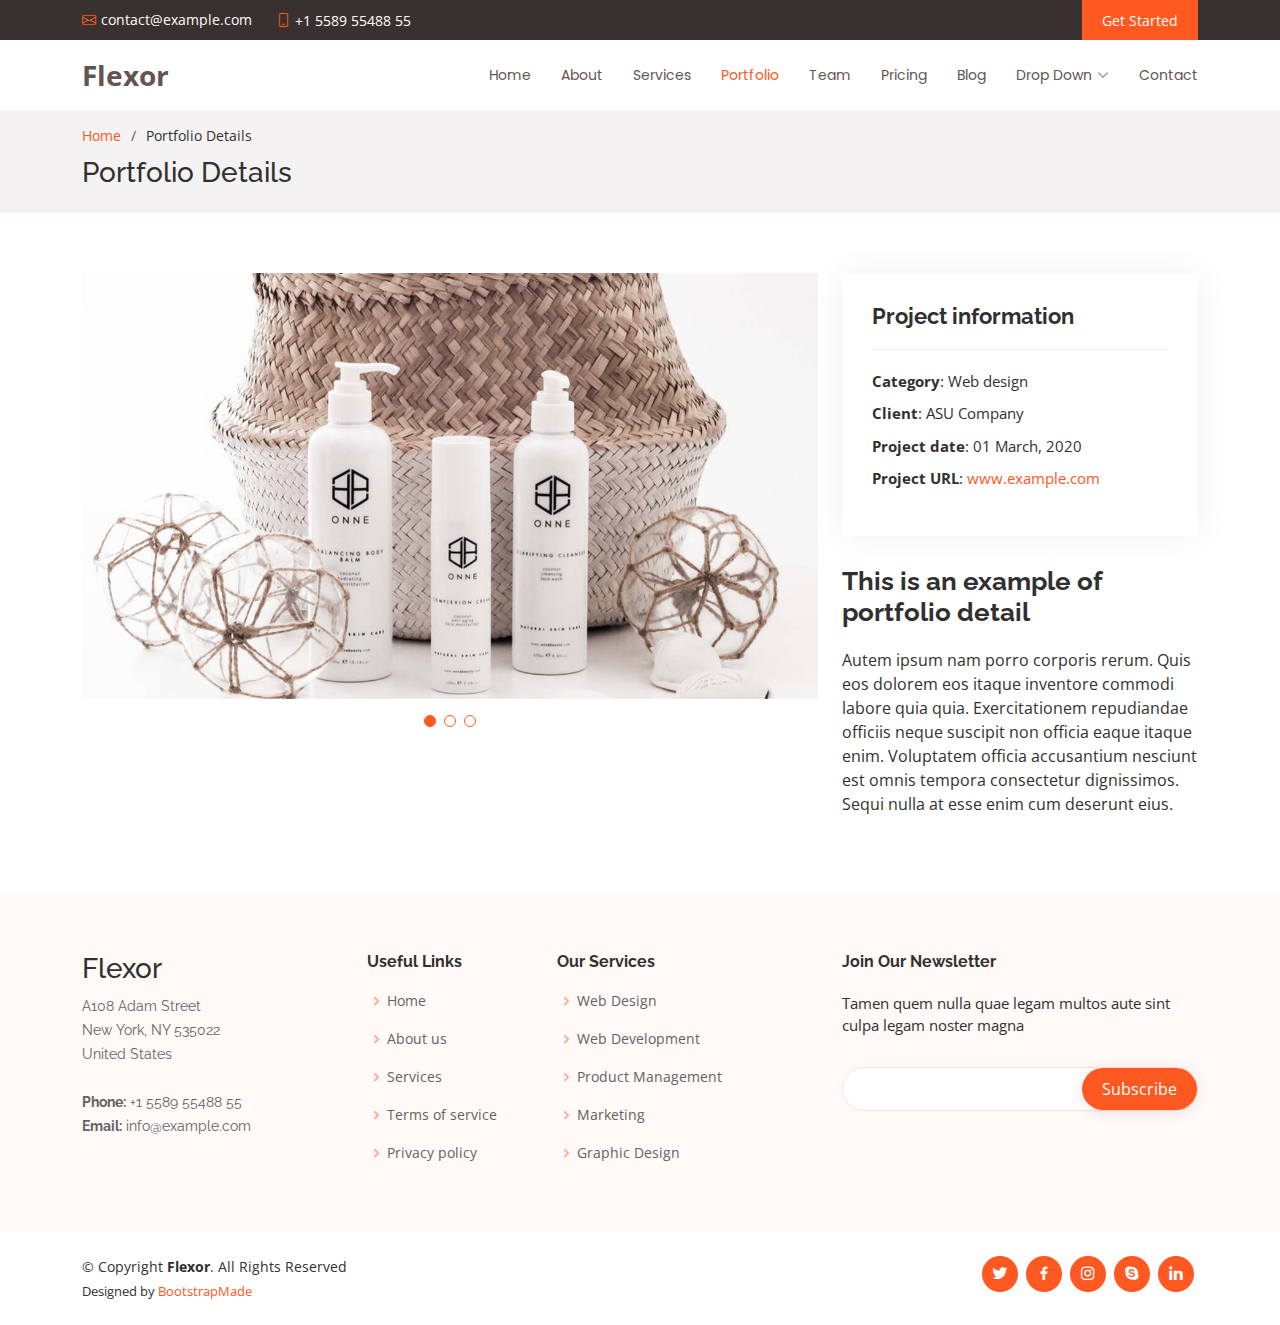
==== portfolio-details.html @ 8ad3f73b "commit pertama" ====
<!DOCTYPE html>
<html lang="en">

<head>
  <meta charset="utf-8">
  <meta content="width=device-width, initial-scale=1.0" name="viewport">

  <title>Portfolio Details - Flexor Bootstrap Template</title>
  <meta content="" name="description">
  <meta content="" name="keywords">

  <!-- Favicons -->
  <link href="assets/img/favicon.png" rel="icon">
  <link href="assets/img/apple-touch-icon.png" rel="apple-touch-icon">

  <!-- Google Fonts -->
  <link href="https://fonts.googleapis.com/css?family=Open+Sans:300,300i,400,400i,600,600i,700,700i|Raleway:300,300i,400,400i,500,500i,600,600i,700,700i|Poppins:300,300i,400,400i,500,500i,600,600i,700,700i" rel="stylesheet">

  <!-- Vendor CSS Files -->
  <link href="assets/vendor/aos/aos.css" rel="stylesheet">
  <link href="assets/vendor/bootstrap/css/bootstrap.min.css" rel="stylesheet">
  <link href="assets/vendor/bootstrap-icons/bootstrap-icons.css" rel="stylesheet">
  <link href="assets/vendor/boxicons/css/boxicons.min.css" rel="stylesheet">
  <link href="assets/vendor/glightbox/css/glightbox.min.css" rel="stylesheet">
  <link href="assets/vendor/swiper/swiper-bundle.min.css" rel="stylesheet">

  <!-- Template Main CSS File -->
  <link href="assets/css/style.css" rel="stylesheet">

  <!-- =======================================================
  * Template Name: Flexor
  * Updated: Jul 27 2023 with Bootstrap v5.3.1
  * Template URL: https://bootstrapmade.com/flexor-free-multipurpose-bootstrap-template/
  * Author: BootstrapMade.com
  * License: https://bootstrapmade.com/license/
  ======================================================== -->
</head>

<body>

  <!-- ======= Top Bar ======= -->
  <section id="topbar" class="d-flex align-items-center">
    <div class="container d-flex justify-content-center justify-content-md-between">
      <div class="contact-info d-flex align-items-center">
        <i class="bi bi-envelope d-flex align-items-center"><a href="mailto:contact@example.com">contact@example.com</a></i>
        <i class="bi bi-phone d-flex align-items-center ms-4"><span>+1 5589 55488 55</span></i>
      </div>

      <div class="cta d-none d-md-flex align-items-center">
        <a href="#about" class="scrollto">Get Started</a>
      </div>
    </div>
  </section>

  <!-- ======= Header ======= -->
  <header id="header" class="d-flex align-items-center">
    <div class="container d-flex align-items-center justify-content-between">

      <div class="logo">
        <h1><a href="index.html">Flexor</a></h1>
        <!-- Uncomment below if you prefer to use an image logo -->
        <!-- <a href="index.html"><img src="assets/img/logo.png" alt="" class="img-fluid"></a>-->
      </div>

      <nav id="navbar" class="navbar">
        <ul>
          <li><a class="nav-link scrollto " href="#hero">Home</a></li>
          <li><a class="nav-link scrollto" href="#about">About</a></li>
          <li><a class="nav-link scrollto" href="#services">Services</a></li>
          <li><a class="nav-link scrollto active" href="#portfolio">Portfolio</a></li>
          <li><a class="nav-link scrollto" href="#team">Team</a></li>
          <li><a class="nav-link scrollto" href="#pricing">Pricing</a></li>
          <li><a href="blog.html">Blog</a></li>
          <li class="dropdown"><a href="#"><span>Drop Down</span> <i class="bi bi-chevron-down"></i></a>
            <ul>
              <li><a href="#">Drop Down 1</a></li>
              <li class="dropdown"><a href="#"><span>Deep Drop Down</span> <i class="bi bi-chevron-right"></i></a>
                <ul>
                  <li><a href="#">Deep Drop Down 1</a></li>
                  <li><a href="#">Deep Drop Down 2</a></li>
                  <li><a href="#">Deep Drop Down 3</a></li>
                  <li><a href="#">Deep Drop Down 4</a></li>
                  <li><a href="#">Deep Drop Down 5</a></li>
                </ul>
              </li>
              <li><a href="#">Drop Down 2</a></li>
              <li><a href="#">Drop Down 3</a></li>
              <li><a href="#">Drop Down 4</a></li>
            </ul>
          </li>
          <li><a class="nav-link scrollto" href="#contact">Contact</a></li>
        </ul>
        <i class="bi bi-list mobile-nav-toggle"></i>
      </nav><!-- .navbar -->

    </div>
  </header><!-- End Header -->

  <main id="main">

    <!-- ======= Breadcrumbs ======= -->
    <section id="breadcrumbs" class="breadcrumbs">
      <div class="container">
        <ol>
          <li><a href="index.html">Home</a></li>
          <li>Portfolio Details</li>
        </ol>
        <h2>Portfolio Details</h2>
      </div>
    </section><!-- End Breadcrumbs -->

    <!-- ======= Portfolio Details Section ======= -->
    <section id="portfolio-details" class="portfolio-details">
      <div class="container">

        <div class="row gy-4">

          <div class="col-lg-8">
            <div class="portfolio-details-slider swiper">
              <div class="swiper-wrapper align-items-center">

                <div class="swiper-slide">
                  <img src="assets/img/portfolio/portfolio-details-1.jpg" alt="">
                </div>

                <div class="swiper-slide">
                  <img src="assets/img/portfolio/portfolio-details-2.jpg" alt="">
                </div>

                <div class="swiper-slide">
                  <img src="assets/img/portfolio/portfolio-details-3.jpg" alt="">
                </div>

              </div>
              <div class="swiper-pagination"></div>
            </div>
          </div>

          <div class="col-lg-4">
            <div class="portfolio-info">
              <h3>Project information</h3>
              <ul>
                <li><strong>Category</strong>: Web design</li>
                <li><strong>Client</strong>: ASU Company</li>
                <li><strong>Project date</strong>: 01 March, 2020</li>
                <li><strong>Project URL</strong>: <a href="#">www.example.com</a></li>
              </ul>
            </div>
            <div class="portfolio-description">
              <h2>This is an example of portfolio detail</h2>
              <p>
                Autem ipsum nam porro corporis rerum. Quis eos dolorem eos itaque inventore commodi labore quia quia. Exercitationem repudiandae officiis neque suscipit non officia eaque itaque enim. Voluptatem officia accusantium nesciunt est omnis tempora consectetur dignissimos. Sequi nulla at esse enim cum deserunt eius.
              </p>
            </div>
          </div>

        </div>

      </div>
    </section><!-- End Portfolio Details Section -->

  </main><!-- End #main -->

  <!-- ======= Footer ======= -->
  <footer id="footer">

    <div class="footer-top">
      <div class="container">
        <div class="row">

          <div class="col-lg-3 col-md-6 footer-contact">
            <h3>Flexor</h3>
            <p>
              A108 Adam Street <br>
              New York, NY 535022<br>
              United States <br><br>
              <strong>Phone:</strong> +1 5589 55488 55<br>
              <strong>Email:</strong> info@example.com<br>
            </p>
          </div>

          <div class="col-lg-2 col-md-6 footer-links">
            <h4>Useful Links</h4>
            <ul>
              <li><i class="bx bx-chevron-right"></i> <a href="#">Home</a></li>
              <li><i class="bx bx-chevron-right"></i> <a href="#">About us</a></li>
              <li><i class="bx bx-chevron-right"></i> <a href="#">Services</a></li>
              <li><i class="bx bx-chevron-right"></i> <a href="#">Terms of service</a></li>
              <li><i class="bx bx-chevron-right"></i> <a href="#">Privacy policy</a></li>
            </ul>
          </div>

          <div class="col-lg-3 col-md-6 footer-links">
            <h4>Our Services</h4>
            <ul>
              <li><i class="bx bx-chevron-right"></i> <a href="#">Web Design</a></li>
              <li><i class="bx bx-chevron-right"></i> <a href="#">Web Development</a></li>
              <li><i class="bx bx-chevron-right"></i> <a href="#">Product Management</a></li>
              <li><i class="bx bx-chevron-right"></i> <a href="#">Marketing</a></li>
              <li><i class="bx bx-chevron-right"></i> <a href="#">Graphic Design</a></li>
            </ul>
          </div>

          <div class="col-lg-4 col-md-6 footer-newsletter">
            <h4>Join Our Newsletter</h4>
            <p>Tamen quem nulla quae legam multos aute sint culpa legam noster magna</p>
            <form action="" method="post">
              <input type="email" name="email"><input type="submit" value="Subscribe">
            </form>
          </div>

        </div>
      </div>
    </div>

    <div class="container d-lg-flex py-4">

      <div class="me-lg-auto text-center text-lg-start">
        <div class="copyright">
          &copy; Copyright <strong><span>Flexor</span></strong>. All Rights Reserved
        </div>
        <div class="credits">
          <!-- All the links in the footer should remain intact. -->
          <!-- You can delete the links only if you purchased the pro version. -->
          <!-- Licensing information: https://bootstrapmade.com/license/ -->
          <!-- Purchase the pro version with working PHP/AJAX contact form: https://bootstrapmade.com/flexor-free-multipurpose-bootstrap-template/ -->
          Designed by <a href="https://bootstrapmade.com/">BootstrapMade</a>
        </div>
      </div>
      <div class="social-links text-center text-lg-right pt-3 pt-lg-0">
        <a href="#" class="twitter"><i class="bx bxl-twitter"></i></a>
        <a href="#" class="facebook"><i class="bx bxl-facebook"></i></a>
        <a href="#" class="instagram"><i class="bx bxl-instagram"></i></a>
        <a href="#" class="google-plus"><i class="bx bxl-skype"></i></a>
        <a href="#" class="linkedin"><i class="bx bxl-linkedin"></i></a>
      </div>
    </div>
  </footer><!-- End Footer -->

  <a href="#" class="back-to-top d-flex align-items-center justify-content-center"><i class="bi bi-arrow-up-short"></i></a>

  <!-- Vendor JS Files -->
  <script src="assets/vendor/aos/aos.js"></script>
  <script src="assets/vendor/bootstrap/js/bootstrap.bundle.min.js"></script>
  <script src="assets/vendor/glightbox/js/glightbox.min.js"></script>
  <script src="assets/vendor/isotope-layout/isotope.pkgd.min.js"></script>
  <script src="assets/vendor/swiper/swiper-bundle.min.js"></script>
  <script src="assets/vendor/php-email-form/validate.js"></script>

  <!-- Template Main JS File -->
  <script src="assets/js/main.js"></script>

</body>

</html>
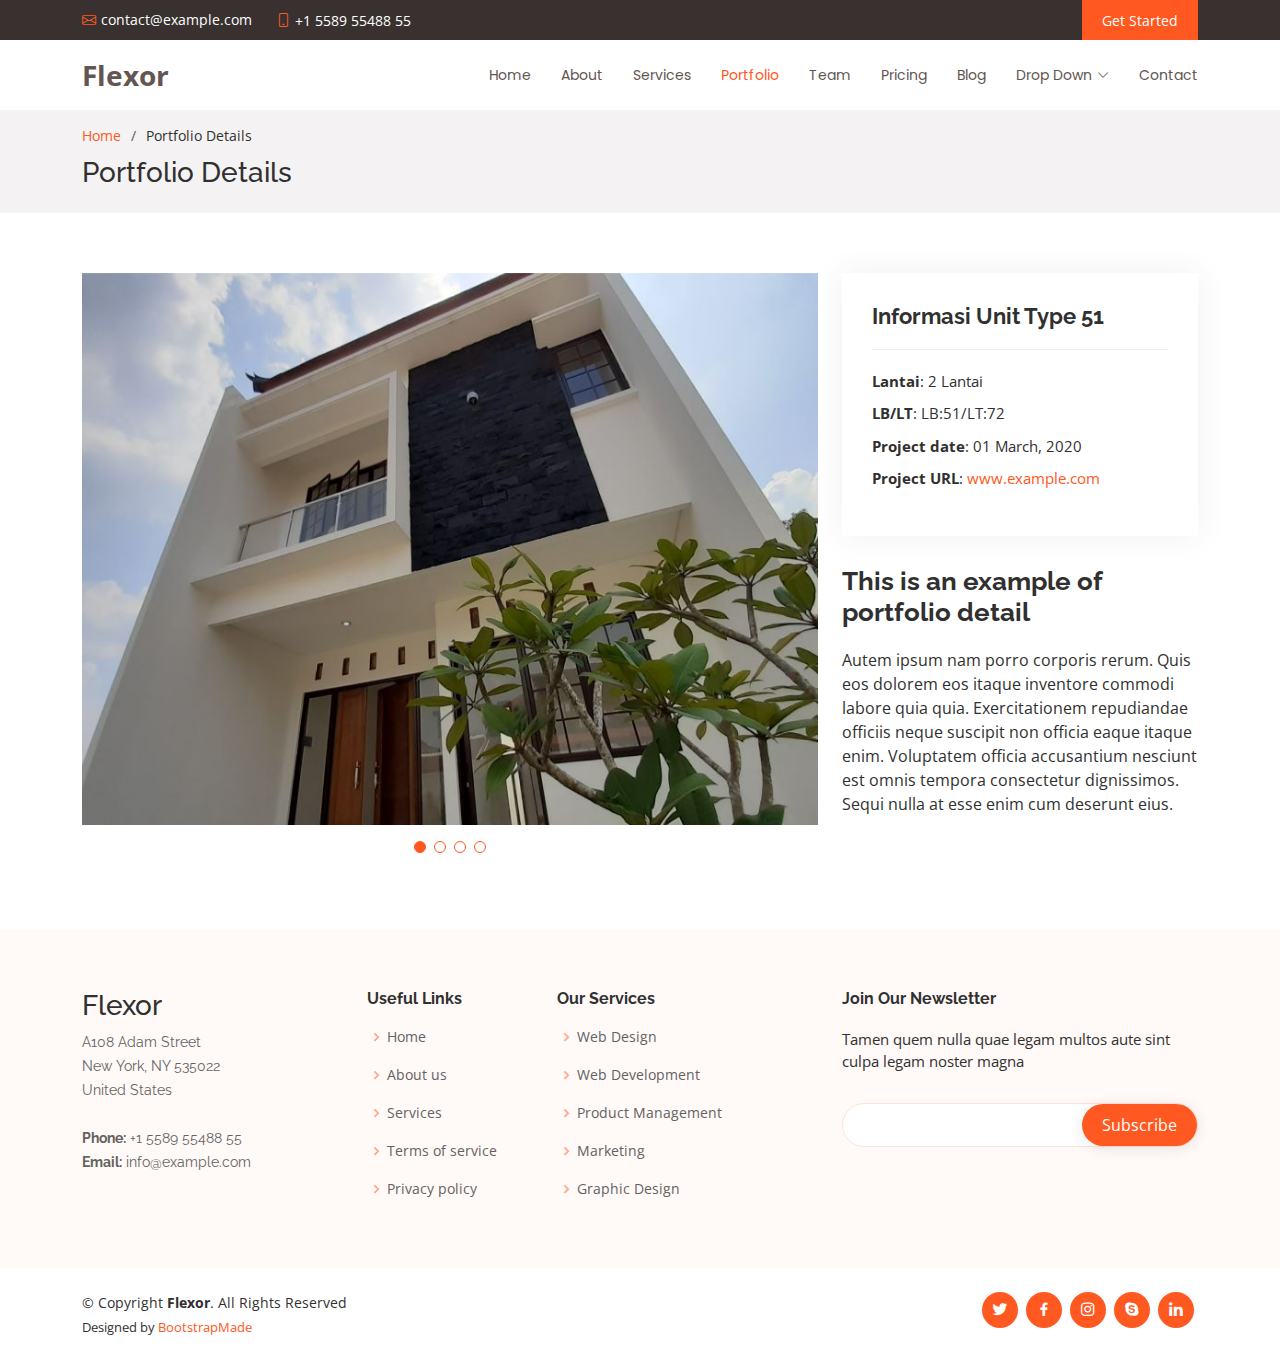
==== commit c1da0485: "mengedit dan menambahkan file" ====
--- a/portfolio-details.html
+++ b/portfolio-details.html
@@ -120,15 +120,19 @@
               <div class="swiper-wrapper align-items-center">
 
                 <div class="swiper-slide">
-                  <img src="assets/img/portfolio/portfolio-details-1.jpg" alt="">
-                </div>
-
-                <div class="swiper-slide">
-                  <img src="assets/img/portfolio/portfolio-details-2.jpg" alt="">
-                </div>
-
-                <div class="swiper-slide">
-                  <img src="assets/img/portfolio/portfolio-details-3.jpg" alt="">
+                  <img src="assets/img/portfolio/portfolio-1-1.jpg" alt="">
+                </div>
+
+                <div class="swiper-slide">
+                  <img src="assets/img/portfolio/portfolio-2-1.jpg" alt="">
+                </div>
+
+                <div class="swiper-slide">
+                  <img src="assets/img/portfolio/portfolio-3-1.jpg" alt="">
+                </div>
+
+                <div class="swiper-slide">
+                  <img src="assets/img/portfolio/portfolio-4-1.jpg" alt="">
                 </div>
 
               </div>
@@ -138,10 +142,10 @@
 
           <div class="col-lg-4">
             <div class="portfolio-info">
-              <h3>Project information</h3>
+              <h3>Informasi Unit Type 51</h3>
               <ul>
-                <li><strong>Category</strong>: Web design</li>
-                <li><strong>Client</strong>: ASU Company</li>
+                <li><strong>Lantai</strong>: 2 Lantai</li>
+                <li><strong>LB/LT</strong>: LB:51/LT:72</li>
                 <li><strong>Project date</strong>: 01 March, 2020</li>
                 <li><strong>Project URL</strong>: <a href="#">www.example.com</a></li>
               </ul>
--- a/assets/css/style.css
+++ b/assets/css/style.css
@@ -710,8 +710,13 @@
   font-size: 14px;
 }
 
-.about .video-box {
+.about .video-box1 {
   background: url("../img/about-img1.png") center center no-repeat;
+  background-size: cover;
+  min-height: 500px;
+}
+.about .video-box2 {
+  background: url("../img/about-img2.png") center center no-repeat;
   background-size: cover;
   min-height: 500px;
 }
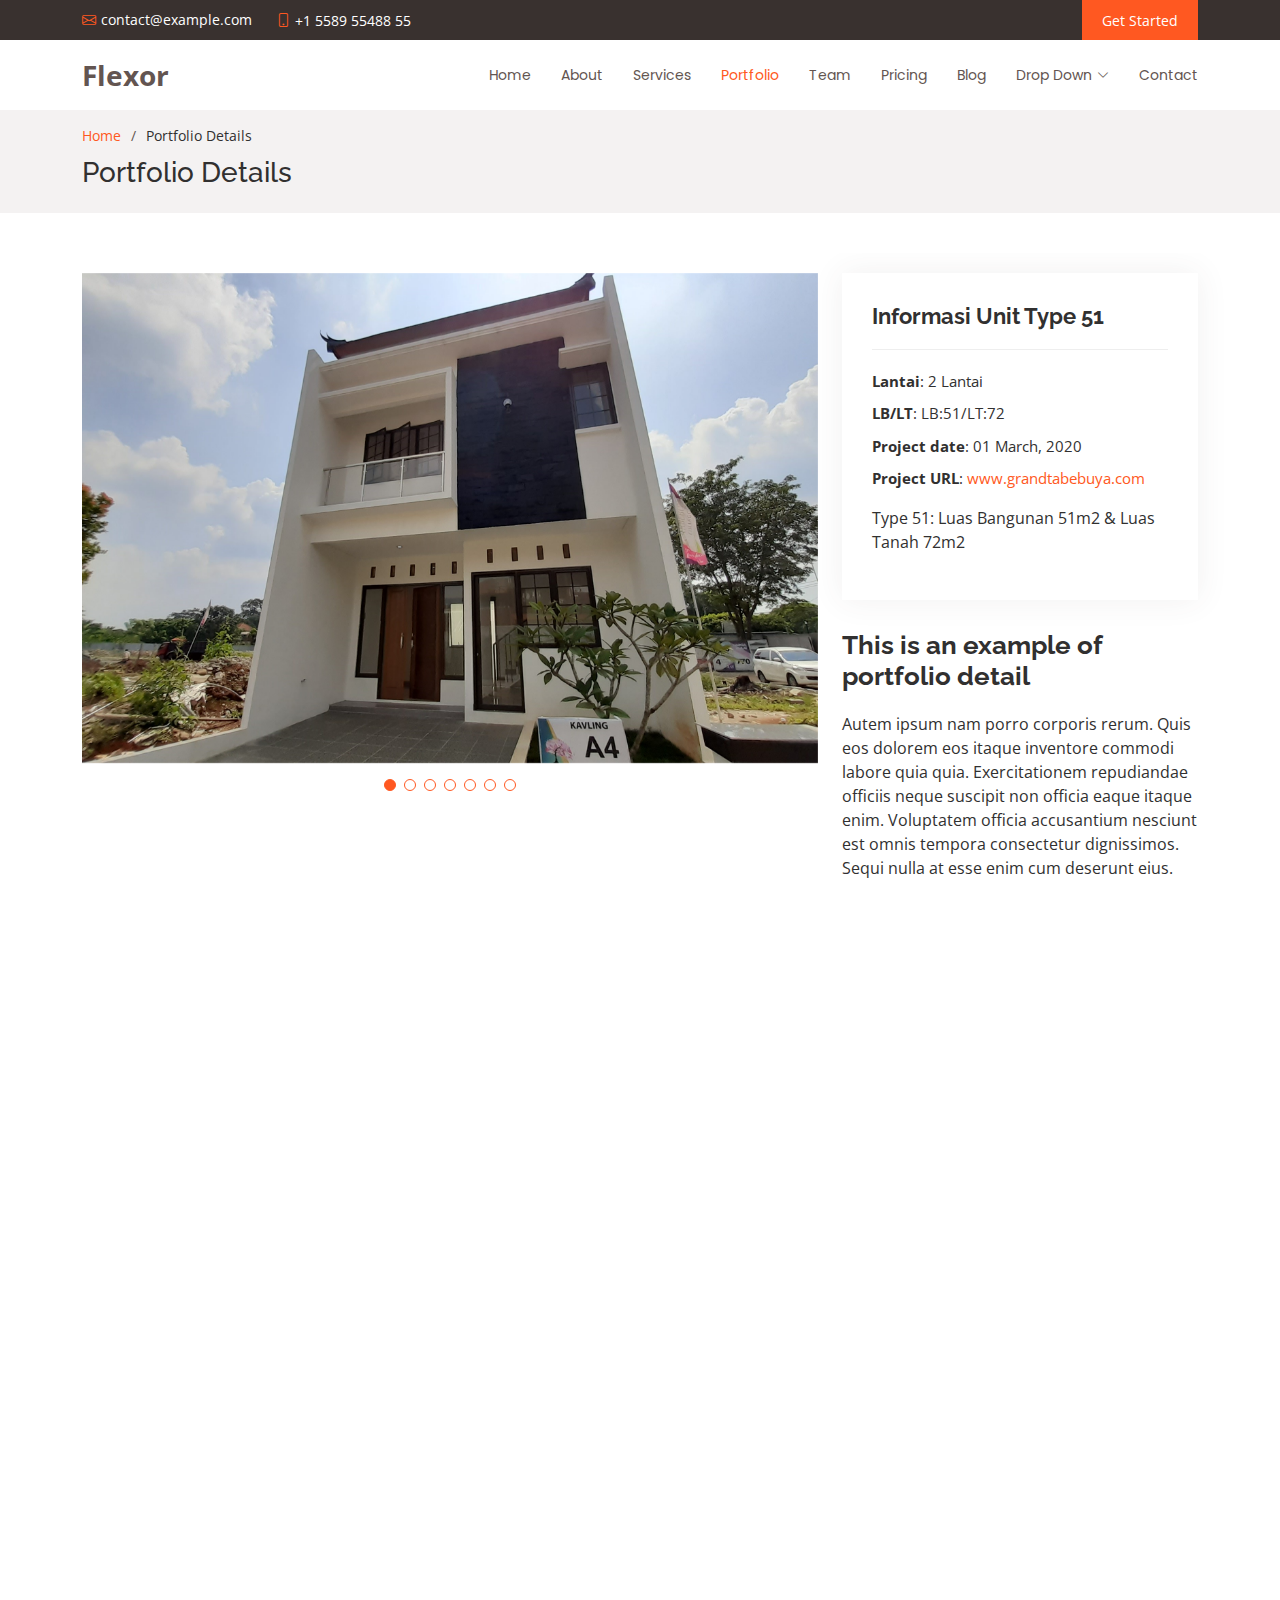
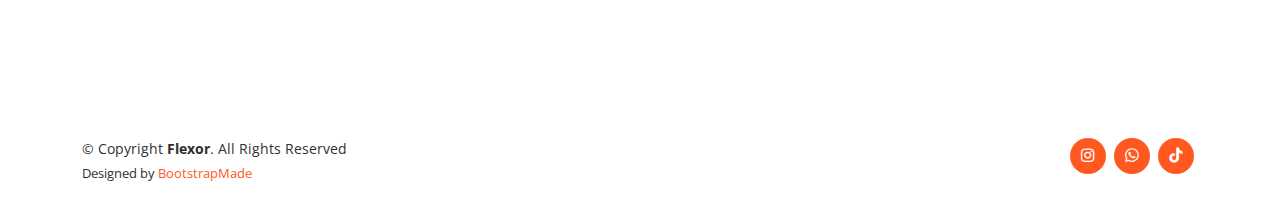
==== commit aadc78c9: "coba commit setelah byk update" ====
--- a/portfolio-details.html
+++ b/portfolio-details.html
@@ -5,12 +5,12 @@
   <meta charset="utf-8">
   <meta content="width=device-width, initial-scale=1.0" name="viewport">
 
-  <title>Portfolio Details - Flexor Bootstrap Template</title>
+  <title>Grand Tabebuya Cimanggis - Depok</title>
   <meta content="" name="description">
   <meta content="" name="keywords">
 
   <!-- Favicons -->
-  <link href="assets/img/favicon.png" rel="icon">
+  <link href="assets/img/favicon1.png" rel="icon">
   <link href="assets/img/apple-touch-icon.png" rel="apple-touch-icon">
 
   <!-- Google Fonts -->
@@ -120,19 +120,31 @@
               <div class="swiper-wrapper align-items-center">
 
                 <div class="swiper-slide">
-                  <img src="assets/img/portfolio/portfolio-1-1.jpg" alt="">
-                </div>
-
-                <div class="swiper-slide">
-                  <img src="assets/img/portfolio/portfolio-2-1.jpg" alt="">
-                </div>
-
-                <div class="swiper-slide">
-                  <img src="assets/img/portfolio/portfolio-3-1.jpg" alt="">
-                </div>
-
-                <div class="swiper-slide">
-                  <img src="assets/img/portfolio/portfolio-4-1.jpg" alt="">
+                  <img src="assets/img/portfolio/portfolio-details-1-1.jpg" alt="">
+                </div>
+
+                <div class="swiper-slide">
+                  <img src="assets/img/portfolio/portfolio-details-2-1.jpg" alt="">
+                </div>
+
+                <div class="swiper-slide">
+                  <img src="assets/img/portfolio/portfolio-details-3-1.jpg" alt="">
+                </div>
+
+                <div class="swiper-slide">
+                  <img src="assets/img/portfolio/portfolio-details-4-1.jpg" alt="">
+                </div>
+
+                <div class="swiper-slide">
+                  <img src="assets/img/portfolio/portfolio-details-5-1.jpg" alt="">
+                </div>
+
+                <div class="swiper-slide">
+                  <img src="assets/img/portfolio/portfolio-details-7-1.jpg" alt="">
+                </div>
+
+                <div class="swiper-slide">
+                  <img src="assets/img/portfolio/portfolio-details-6-1.jpg" alt="">
                 </div>
 
               </div>
@@ -147,9 +159,11 @@
                 <li><strong>Lantai</strong>: 2 Lantai</li>
                 <li><strong>LB/LT</strong>: LB:51/LT:72</li>
                 <li><strong>Project date</strong>: 01 March, 2020</li>
-                <li><strong>Project URL</strong>: <a href="#">www.example.com</a></li>
+                <li><strong>Project URL</strong>: <a href="https://iqbalrachman.github.io/flexor/">www.grandtabebuya.com</a></li>
               </ul>
-            </div>
+              <p>Type 51: Luas Bangunan 51m2 & Luas Tanah 72m2</p>
+            </div>
+
             <div class="portfolio-description">
               <h2>This is an example of portfolio detail</h2>
               <p>
@@ -163,12 +177,81 @@
       </div>
     </section><!-- End Portfolio Details Section -->
 
-  </main><!-- End #main -->
+  </main>
+  <!-- End #main -->
+
+  <!-- ======= Contact Section ======= -->
+  <section id="contact" class="contact">
+    <div class="container">
+
+      <div class="section-title">
+        <h2 data-aos="fade-up">Contact</h2>
+        <!-- <p data-aos="fade-up">Magnam dolores commodi suscipit. Necessitatibus eius consequatur ex aliquid fuga eum quidem. Sit sint consectetur velit. Quisquam quos quisquam cupiditate. Et nemo qui impedit suscipit alias ea. Quia fugiat sit in iste officiis commodi quidem hic quas.</p> -->
+      </div>
+
+      <div class="row justify-content-center">
+
+        <div class="col-xl-3 col-lg-4 mt-4" data-aos="fade-up">
+          <div class="info-box">
+            <i class="bx bx-map"></i>
+            <h3>Our Address</h3>
+            <p>Graha Alfatih <br>
+            Pondok Duta, Depok</p>
+          </div>
+        </div>
+
+        <div class="col-xl-3 col-lg-4 mt-4" data-aos="fade-up" data-aos-delay="100">
+          <div class="info-box">
+            <i class="bx bx-envelope"></i>
+            <h3>Email Us</h3>
+            <p>arciv.property@yahoo.com<br>arciv.property@gmail.com</p>
+          </div>
+        </div>
+        <div class="col-xl-3 col-lg-4 mt-4" data-aos="fade-up" data-aos-delay="200">
+          <div class="info-box">
+            <i class="bx bx-phone-call"></i>
+            <h3>Call Us</h3>
+            <p>+62856 9123 5723<br>+62812 8042 7084</p>
+          </div>
+        </div>
+      </div>
+
+      <div class="row justify-content-center" data-aos="fade-up" data-aos-delay="300">
+        <div class="col-xl-9 col-lg-12 mt-4">
+          <form action="forms/contact.php" method="post" role="form" class="php-email-form">
+            <div class="row">
+              <div class="col-md-6 form-group">
+                <input type="text" name="name" class="form-control" id="name" placeholder="Your Name" required>
+              </div>
+              <div class="col-md-6 form-group mt-3 mt-md-0">
+                <input type="email" class="form-control" name="email" id="email" placeholder="Your Email" required>
+              </div>
+            </div>
+            <div class="form-group mt-3">
+              <input type="text" class="form-control" name="subject" id="subject" placeholder="Subject" required>
+            </div>
+            <div class="form-group mt-3">
+              <textarea class="form-control" name="message" rows="5" placeholder="Message" required></textarea>
+            </div>
+            <div class="my-3">
+              <div class="loading">Loading</div>
+              <div class="error-message"></div>
+              <div class="sent-message">Your message has been sent. Thank you!</div>
+            </div>
+            <div class="text-center"><button type="submit">Send Message</button></div>
+          </form>
+        </div>
+
+      </div>
+
+    </div>
+  </section>
+  <!-- End Contact Section -->
 
   <!-- ======= Footer ======= -->
   <footer id="footer">
 
-    <div class="footer-top">
+    <!-- <div class="footer-top">
       <div class="container">
         <div class="row">
 
@@ -215,7 +298,7 @@
 
         </div>
       </div>
-    </div>
+    </div> -->
 
     <div class="container d-lg-flex py-4">
 
@@ -232,14 +315,15 @@
         </div>
       </div>
       <div class="social-links text-center text-lg-right pt-3 pt-lg-0">
-        <a href="#" class="twitter"><i class="bx bxl-twitter"></i></a>
-        <a href="#" class="facebook"><i class="bx bxl-facebook"></i></a>
+        <!-- <a href="#" class="twitter"><i class="bx bxl-twitter"></i></a> -->
+        <!-- <a href="#" class="facebook"><i class="bx bxl-facebook"></i></a> -->
         <a href="#" class="instagram"><i class="bx bxl-instagram"></i></a>
-        <a href="#" class="google-plus"><i class="bx bxl-skype"></i></a>
-        <a href="#" class="linkedin"><i class="bx bxl-linkedin"></i></a>
+        <a href="#" class="google-plus"><i class="bx bxl-whatsapp"></i></a>
+        <a href="https://wa.me/628569125723" class="linkedin"><i class="bx bxl-tiktok"></i></a>
       </div>
     </div>
-  </footer><!-- End Footer -->
+  </footer>
+  <!-- End Footer -->
 
   <a href="#" class="back-to-top d-flex align-items-center justify-content-center"><i class="bi bi-arrow-up-short"></i></a>
 
